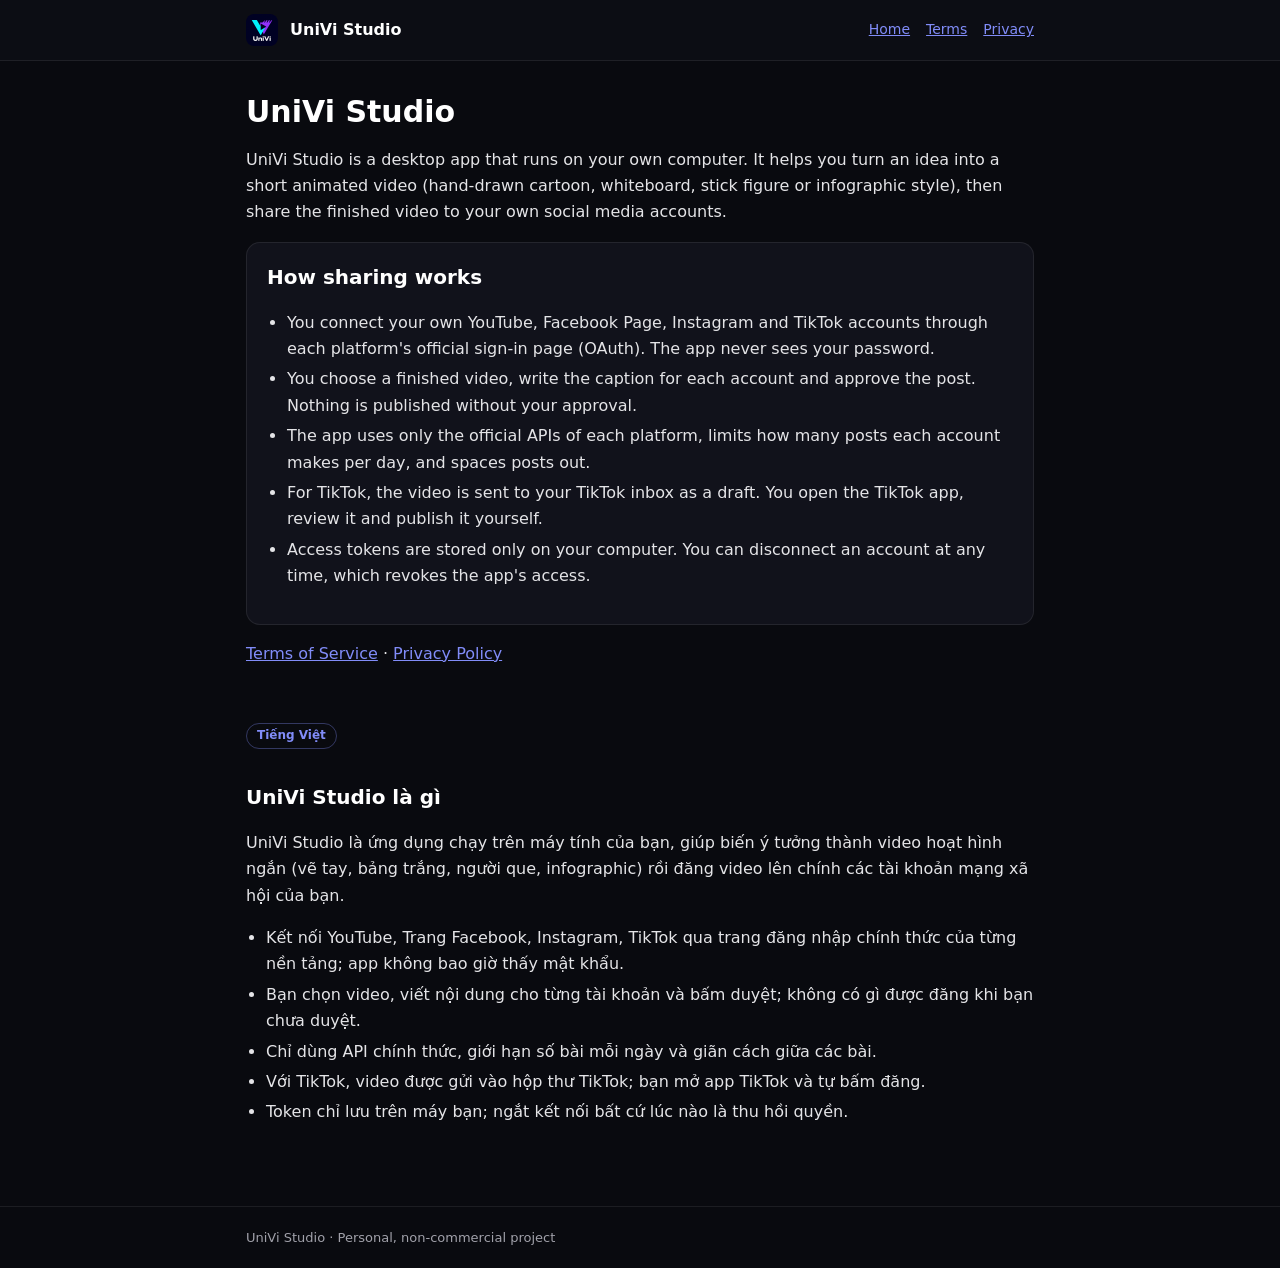
==== index.html @ f7f28e2b "Add UniVi Studio home, terms of service and privacy policy pages - Home page explains how the deskto" ====
<!doctype html>
<html lang="en">
<head>
<meta charset="utf-8">
<meta name="viewport" content="width=device-width, initial-scale=1">
<title>UniVi Studio</title>
<meta name="description" content="UniVi Studio is a desktop app for creating short videos and sharing them to your own social media accounts.">
<link rel="icon" href="logo.png">
<link rel="stylesheet" href="style.css">
</head>
<body>
<header>
  <div class="bar">
    <img src="logo.png" alt="">
    <strong>UniVi Studio</strong>
    <nav><a href="./">Home</a><a href="terms.html">Terms</a><a href="privacy.html">Privacy</a></nav>
  </div>
</header>
<main>
  <h1>UniVi Studio</h1>
  <p>UniVi Studio is a desktop app that runs on your own computer. It helps you turn an idea into a short animated video (hand-drawn cartoon, whiteboard, stick figure or infographic style), then share the finished video to your own social media accounts.</p>

  <div class="card">
    <h2 style="margin-top:0">How sharing works</h2>
    <ul>
      <li>You connect your own YouTube, Facebook Page, Instagram and TikTok accounts through each platform's official sign-in page (OAuth). The app never sees your password.</li>
      <li>You choose a finished video, write the caption for each account and approve the post. Nothing is published without your approval.</li>
      <li>The app uses only the official APIs of each platform, limits how many posts each account makes per day, and spaces posts out.</li>
      <li>For TikTok, the video is sent to your TikTok inbox as a draft. You open the TikTok app, review it and publish it yourself.</li>
      <li>Access tokens are stored only on your computer. You can disconnect an account at any time, which revokes the app's access.</li>
    </ul>
  </div>

  <p><a href="terms.html">Terms of Service</a> · <a href="privacy.html">Privacy Policy</a></p>

  <span class="lang">Tiếng Việt</span>
  <h2>UniVi Studio là gì</h2>
  <p>UniVi Studio là ứng dụng chạy trên máy tính của bạn, giúp biến ý tưởng thành video hoạt hình ngắn (vẽ tay, bảng trắng, người que, infographic) rồi đăng video lên chính các tài khoản mạng xã hội của bạn.</p>
  <ul>
    <li>Kết nối YouTube, Trang Facebook, Instagram, TikTok qua trang đăng nhập chính thức của từng nền tảng; app không bao giờ thấy mật khẩu.</li>
    <li>Bạn chọn video, viết nội dung cho từng tài khoản và bấm duyệt; không có gì được đăng khi bạn chưa duyệt.</li>
    <li>Chỉ dùng API chính thức, giới hạn số bài mỗi ngày và giãn cách giữa các bài.</li>
    <li>Với TikTok, video được gửi vào hộp thư TikTok; bạn mở app TikTok và tự bấm đăng.</li>
    <li>Token chỉ lưu trên máy bạn; ngắt kết nối bất cứ lúc nào là thu hồi quyền.</li>
  </ul>
</main>
<footer><div class="bar">UniVi Studio · Personal, non-commercial project</div></footer>
</body>
</html>
---- style.css ----
:root {
  --bg: #090a0f;
  --panel: #11121b;
  --border: rgba(255, 255, 255, 0.08);
  --text: #e4e4e7;
  --muted: #a1a1aa;
  --accent: #818cf8;
}
* { box-sizing: border-box; }
body {
  margin: 0;
  background: var(--bg);
  color: var(--text);
  font-family: "Be Vietnam Pro", system-ui, -apple-system, "Segoe UI", sans-serif;
  line-height: 1.65;
}
a { color: var(--accent); }
a:hover { color: #c7d2fe; }
header {
  border-bottom: 1px solid var(--border);
  background: #0c0d14;
}
.bar {
  max-width: 820px;
  margin: 0 auto;
  padding: 14px 16px;
  display: flex;
  align-items: center;
  gap: 12px;
  flex-wrap: wrap;
}
.bar img { width: 32px; height: 32px; border-radius: 8px; }
.bar strong { color: #fff; margin-right: auto; }
.bar nav { display: flex; gap: 16px; flex-wrap: wrap; font-size: 14px; }
main { max-width: 820px; margin: 0 auto; padding: 32px 16px 64px; }
h1 { color: #fff; font-size: 30px; line-height: 1.25; margin: 0 0 8px; }
h2 { color: #fff; font-size: 20px; margin: 32px 0 8px; }
h3 { color: #fff; font-size: 16px; margin: 20px 0 6px; }
.muted { color: var(--muted); font-size: 14px; }
.card {
  background: var(--panel);
  border: 1px solid var(--border);
  border-radius: 14px;
  padding: 18px 20px;
  margin: 16px 0;
}
.lang {
  display: inline-block;
  font-size: 12px;
  font-weight: 600;
  color: var(--accent);
  border: 1px solid rgba(129, 140, 248, 0.35);
  border-radius: 999px;
  padding: 2px 10px;
  margin-top: 40px;
}
ul { padding-left: 20px; }
li { margin: 4px 0; }
footer { border-top: 1px solid var(--border); color: var(--muted); font-size: 13px; }
footer .bar { padding: 20px 16px; }
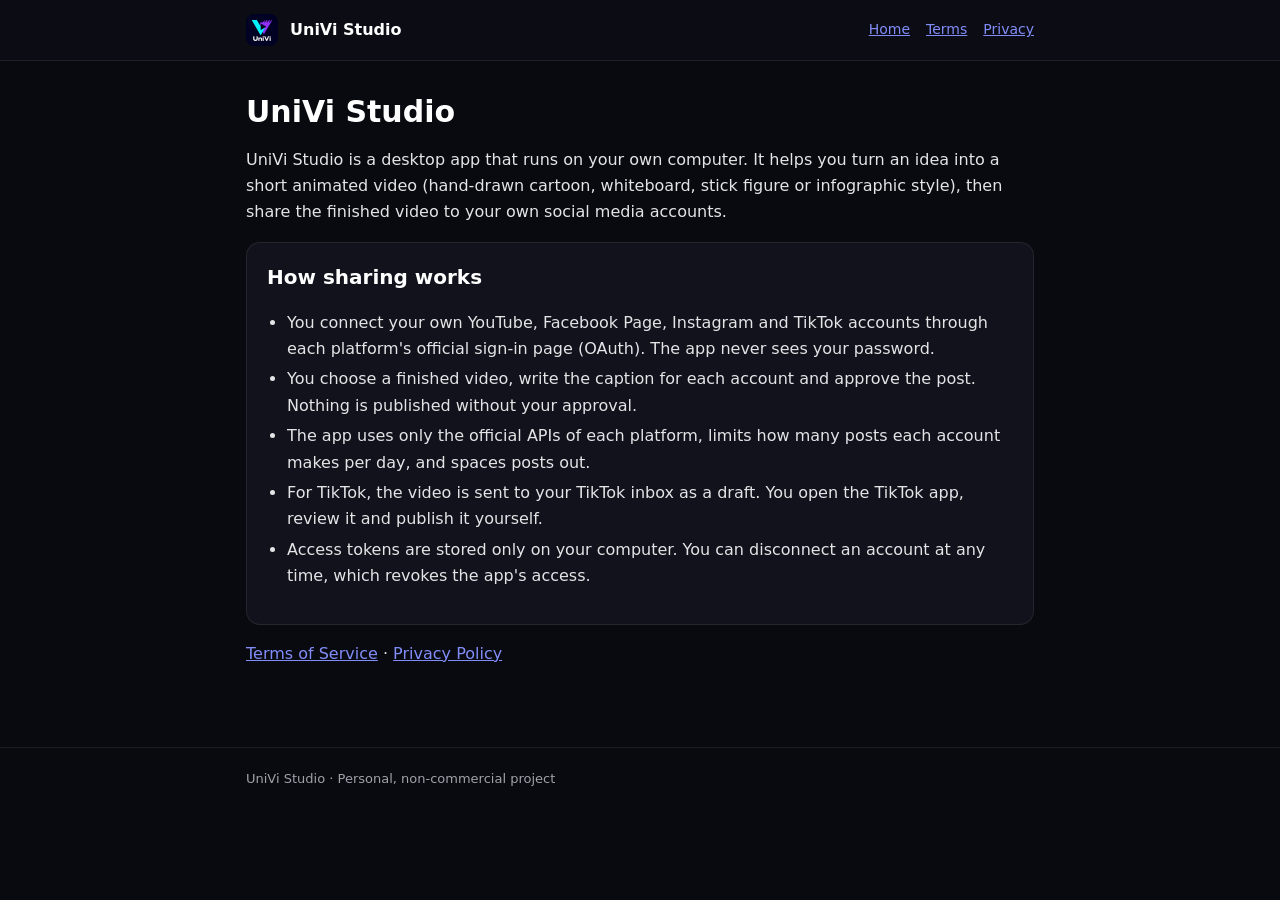
==== commit affb9a1a: "Use English only on all pages - Remove the Vietnamese summary sections from the home, terms and priv" ====
--- a/index.html
+++ b/index.html
@@ -32,17 +32,6 @@
   </div>
 
   <p><a href="terms.html">Terms of Service</a> · <a href="privacy.html">Privacy Policy</a></p>
-
-  <span class="lang">Tiếng Việt</span>
-  <h2>UniVi Studio là gì</h2>
-  <p>UniVi Studio là ứng dụng chạy trên máy tính của bạn, giúp biến ý tưởng thành video hoạt hình ngắn (vẽ tay, bảng trắng, người que, infographic) rồi đăng video lên chính các tài khoản mạng xã hội của bạn.</p>
-  <ul>
-    <li>Kết nối YouTube, Trang Facebook, Instagram, TikTok qua trang đăng nhập chính thức của từng nền tảng; app không bao giờ thấy mật khẩu.</li>
-    <li>Bạn chọn video, viết nội dung cho từng tài khoản và bấm duyệt; không có gì được đăng khi bạn chưa duyệt.</li>
-    <li>Chỉ dùng API chính thức, giới hạn số bài mỗi ngày và giãn cách giữa các bài.</li>
-    <li>Với TikTok, video được gửi vào hộp thư TikTok; bạn mở app TikTok và tự bấm đăng.</li>
-    <li>Token chỉ lưu trên máy bạn; ngắt kết nối bất cứ lúc nào là thu hồi quyền.</li>
-  </ul>
 </main>
 <footer><div class="bar">UniVi Studio · Personal, non-commercial project</div></footer>
 </body>
--- a/style.css
+++ b/style.css
@@ -44,16 +44,6 @@
   padding: 18px 20px;
   margin: 16px 0;
 }
-.lang {
-  display: inline-block;
-  font-size: 12px;
-  font-weight: 600;
-  color: var(--accent);
-  border: 1px solid rgba(129, 140, 248, 0.35);
-  border-radius: 999px;
-  padding: 2px 10px;
-  margin-top: 40px;
-}
 ul { padding-left: 20px; }
 li { margin: 4px 0; }
 footer { border-top: 1px solid var(--border); color: var(--muted); font-size: 13px; }
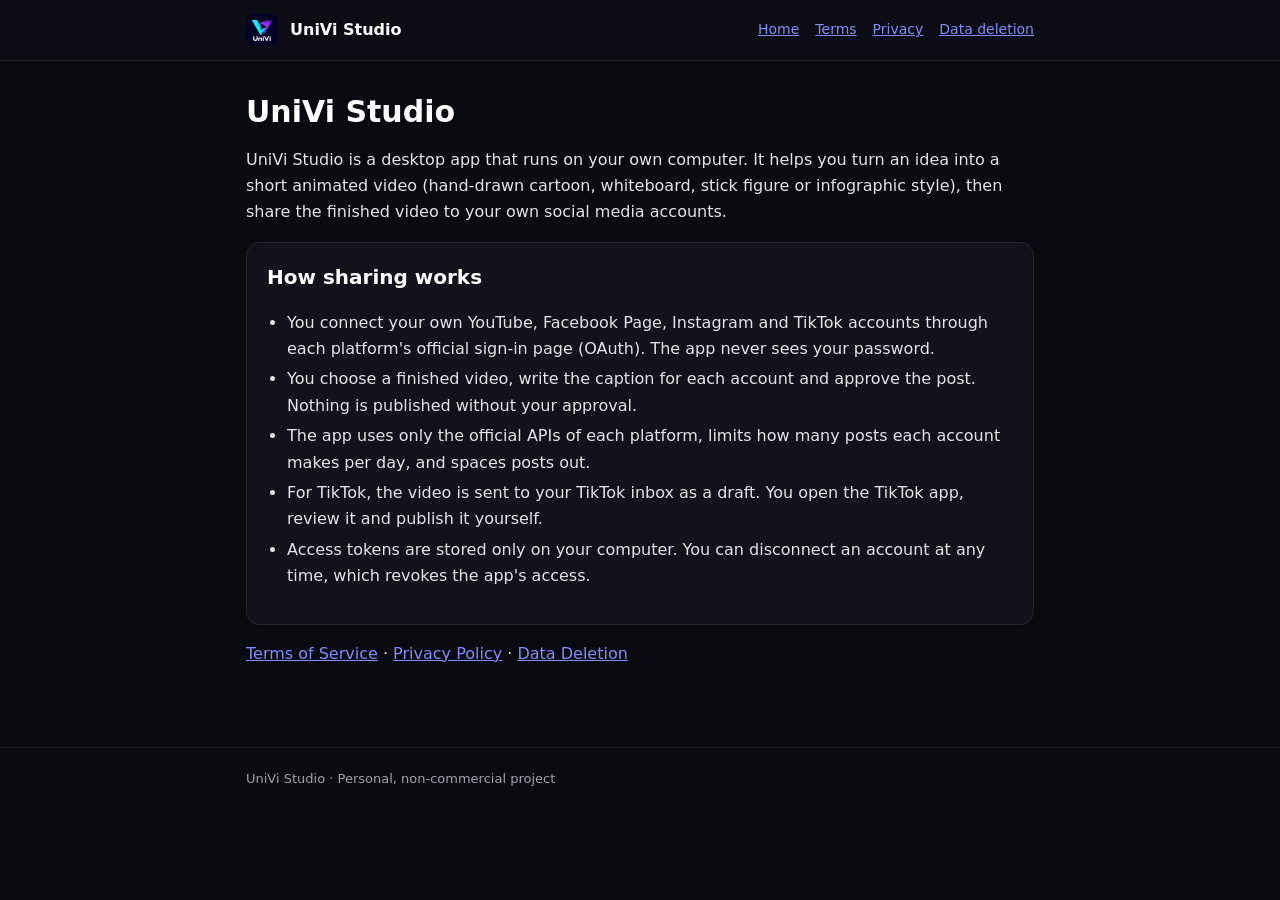
==== commit d12b6e32: "Add data deletion instructions page and link it from every page - New data-deletion.html: how to dis" ====
--- a/index.html
+++ b/index.html
@@ -13,7 +13,7 @@
   <div class="bar">
     <img src="logo.png" alt="">
     <strong>UniVi Studio</strong>
-    <nav><a href="./">Home</a><a href="terms.html">Terms</a><a href="privacy.html">Privacy</a></nav>
+    <nav><a href="./">Home</a><a href="terms.html">Terms</a><a href="privacy.html">Privacy</a><a href="data-deletion.html">Data deletion</a></nav>
   </div>
 </header>
 <main>
@@ -31,7 +31,7 @@
     </ul>
   </div>
 
-  <p><a href="terms.html">Terms of Service</a> · <a href="privacy.html">Privacy Policy</a></p>
+  <p><a href="terms.html">Terms of Service</a> · <a href="privacy.html">Privacy Policy</a> · <a href="data-deletion.html">Data Deletion</a></p>
 </main>
 <footer><div class="bar">UniVi Studio · Personal, non-commercial project</div></footer>
 </body>
